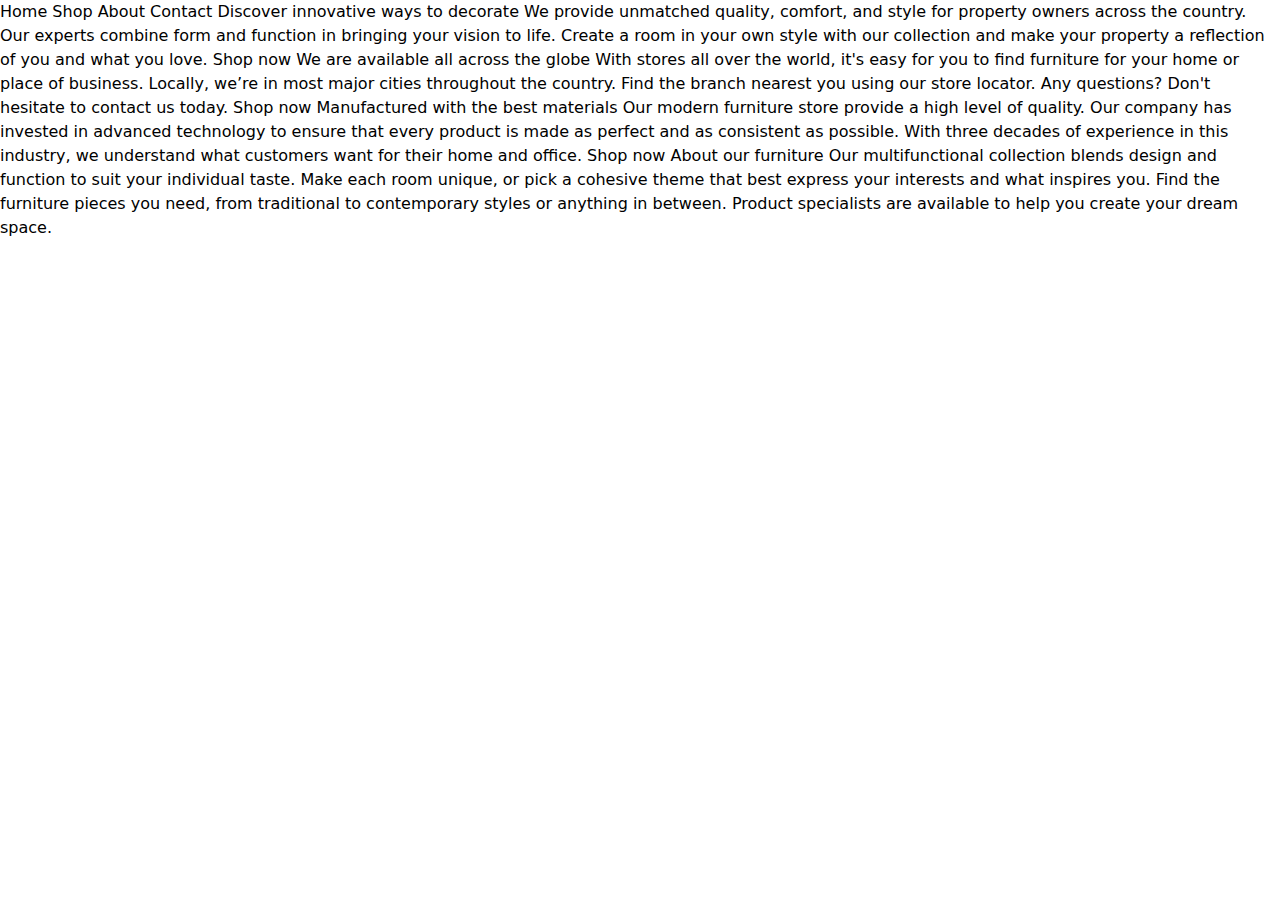
==== src/index.html @ 604b122a "Configured Tailwind" ====
<!DOCTYPE html>
<html lang="en">
  <head>
    <meta charset="UTF-8" />
    <meta name="viewport" content="width=device-width, initial-scale=1.0" />

    <link
      rel="icon"
      type="image/png"
      sizes="32x32"
      href="./images/favicon-32x32.png"
    />
    <link href="./output.css" rel="stylesheet">
    <title>Frontend Mentor | Room homepage</title>
  </head>

  <body>
    Home Shop About Contact Discover innovative ways to decorate We provide
    unmatched quality, comfort, and style for property owners across the
    country. Our experts combine form and function in bringing your vision to
    life. Create a room in your own style with our collection and make your
    property a reflection of you and what you love. Shop now We are available
    all across the globe With stores all over the world, it's easy for you to
    find furniture for your home or place of business. Locally, we’re in most
    major cities throughout the country. Find the branch nearest you using our
    store locator. Any questions? Don't hesitate to contact us today. Shop now
    Manufactured with the best materials Our modern furniture store provide a
    high level of quality. Our company has invested in advanced technology to
    ensure that every product is made as perfect and as consistent as possible.
    With three decades of experience in this industry, we understand what
    customers want for their home and office. Shop now About our furniture Our
    multifunctional collection blends design and function to suit your
    individual taste. Make each room unique, or pick a cohesive theme that best
    express your interests and what inspires you. Find the furniture pieces you
    need, from traditional to contemporary styles or anything in between.
    Product specialists are available to help you create your dream space.
  </body>
</html>
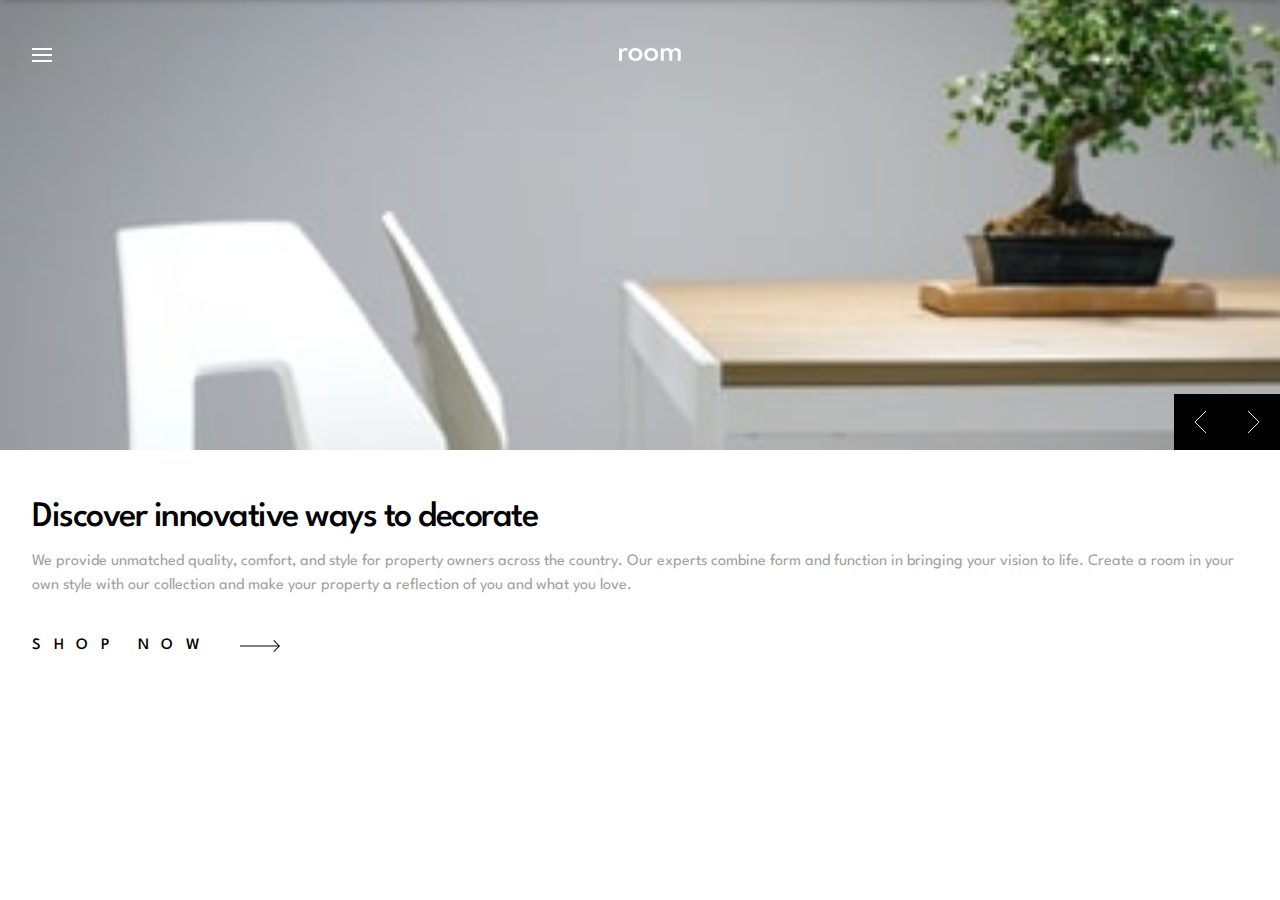
==== commit 144223a2: "hero landing setup for mobile" ====
--- a/src/index.html
+++ b/src/index.html
@@ -3,36 +3,67 @@
   <head>
     <meta charset="UTF-8" />
     <meta name="viewport" content="width=device-width, initial-scale=1.0" />
-
-    <link
-      rel="icon"
-      type="image/png"
-      sizes="32x32"
-      href="./images/favicon-32x32.png"
-    />
-    <link href="./output.css" rel="stylesheet">
-    <title>Frontend Mentor | Room homepage</title>
+    <link rel="icon" type="image/png" sizes="32x32" href="./images/favicon-32x32.png" />
+    <link href="./output.css" rel="stylesheet" />
+    <title>Room homepage</title>
   </head>
 
-  <body>
-    Home Shop About Contact Discover innovative ways to decorate We provide
-    unmatched quality, comfort, and style for property owners across the
-    country. Our experts combine form and function in bringing your vision to
-    life. Create a room in your own style with our collection and make your
-    property a reflection of you and what you love. Shop now We are available
-    all across the globe With stores all over the world, it's easy for you to
-    find furniture for your home or place of business. Locally, we’re in most
-    major cities throughout the country. Find the branch nearest you using our
-    store locator. Any questions? Don't hesitate to contact us today. Shop now
-    Manufactured with the best materials Our modern furniture store provide a
-    high level of quality. Our company has invested in advanced technology to
-    ensure that every product is made as perfect and as consistent as possible.
-    With three decades of experience in this industry, we understand what
-    customers want for their home and office. Shop now About our furniture Our
-    multifunctional collection blends design and function to suit your
-    individual taste. Make each room unique, or pick a cohesive theme that best
-    express your interests and what inspires you. Find the furniture pieces you
-    need, from traditional to contemporary styles or anything in between.
-    Product specialists are available to help you create your dream space.
+  <body class="relative flex flex-col min-h-screen">
+    <!-- Overlay (hidden by default) -->
+    <div id="overlay" class="fixed inset-0 bg-black opacity-40 hidden z-40"></div>
+
+    <!-- Sliding Menu -->
+    <div id="menu" class="fixed top-0 left-0 w-full h-[13vh] bg-white shadow-md transform -translate-y-full transition-transform duration-300 ease-in-out flex items-center z-60 px-6">
+      <div class="flex-grow-[2]">
+        <img id="close-menu" src="../images/icon-close.svg" alt="Close icon" class="cursor-pointer h-3.5 w-auto">
+      </div>
+    
+      <nav class="flex-grow flex justify-end space-x-6 font-primary text-brand-black text-base tracking-[-0.6px] font-medium">
+        <a href="#">home</a>
+        <a href="#">shop</a>
+        <a href="#">about</a>
+        <a href="#">contact</a>
+      </nav>
+    </div>
+
+    <section class="flex-col">
+      <div class="relative bg-[url(../images/mobile-image-hero-1.jpg)] bg-cover bg-center w-full h-[50vh]">
+        <div class="flex flex-row px-8 py-12 justify-start">
+          <img id="menu-button" src="../images/icon-hamburger.svg" alt="Hamburger icon" class="cursor-pointer z-50" />
+          <div class="flex-1 flex justify-center">
+            <img src="../images/logo.svg" alt="Logo" />
+          </div>
+        </div>
+
+        <div class="absolute bottom-0 right-0 flex h-14">
+          <div class="p-5 bg-brand-black flex items-center justify-center cursor-pointer">
+            <img src="../images/icon-angle-left.svg" alt="Arrow pointing to the left" class="w-auto h-5.5">
+          </div>
+          <div class="p-5 bg-brand-black flex items-center justify-center cursor-pointer">
+            <img src="../images/icon-angle-right.svg" alt="Arrow pointing to the right" class="w-auto h-5.5">
+          </div>
+        </div>
+      </div>
+
+      <div class="px-8 py-12">
+        <h1 class="font-primary font-medium text-4xl tracking-[-1.5px] mb-3">
+          Discover innovative ways to decorate
+        </h1>
+        <p class="font-primary font-normal text-base text-dark-gray mb-9">
+          We provide unmatched quality, comfort, and style for property owners
+          across the country. Our experts combine form and function in bringing
+          your vision to life. Create a room in your own style with our
+          collection and make your property a reflection of you and what you
+          love.
+        </p>
+        <div class="flex flex-row justify-start gap-7 align-middle">
+          <p class="font-primary font-medium text-base tracking-[12.5px]">
+            SHOP NOW
+          </p>
+          <img src="../images/icon-arrow.svg" alt="Arrow pointing to the right" class="object-contain" />
+        </div>
+      </div>
+    </section>
+    <script src="../js/menu.js"></script>
   </body>
-</html>
+</html>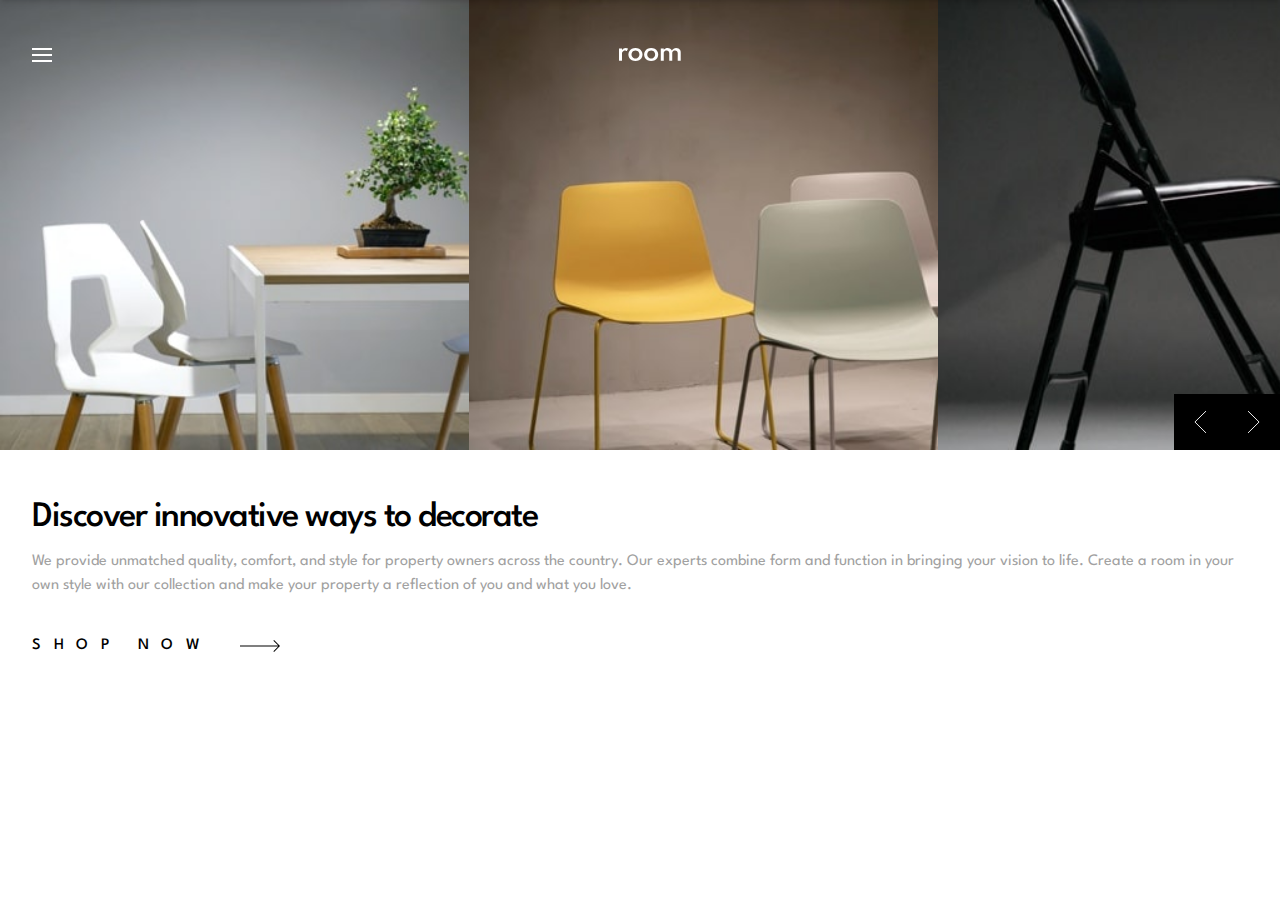
==== commit 4af19ff1: "added slider for mobile images" ====
--- a/src/index.html
+++ b/src/index.html
@@ -3,22 +3,40 @@
   <head>
     <meta charset="UTF-8" />
     <meta name="viewport" content="width=device-width, initial-scale=1.0" />
-    <link rel="icon" type="image/png" sizes="32x32" href="./images/favicon-32x32.png" />
+    <link
+      rel="icon"
+      type="image/png"
+      sizes="32x32"
+      href="./images/favicon-32x32.png"
+    />
     <link href="./output.css" rel="stylesheet" />
     <title>Room homepage</title>
   </head>
 
   <body class="relative flex flex-col min-h-screen">
     <!-- Overlay (hidden by default) -->
-    <div id="overlay" class="fixed inset-0 bg-black opacity-40 hidden z-40"></div>
+    <div
+      id="overlay"
+      class="fixed inset-0 bg-black opacity-40 hidden z-40"
+    ></div>
 
     <!-- Sliding Menu -->
-    <div id="menu" class="fixed top-0 left-0 w-full h-[13vh] bg-white shadow-md transform -translate-y-full transition-transform duration-300 ease-in-out flex items-center z-60 px-6">
+    <div
+      id="menu"
+      class="fixed top-0 left-0 w-full h-[13vh] bg-white shadow-md transform -translate-y-full transition-transform duration-300 ease-in-out flex items-center z-60 px-6"
+    >
       <div class="flex-grow-[2]">
-        <img id="close-menu" src="../images/icon-close.svg" alt="Close icon" class="cursor-pointer h-3.5 w-auto">
+        <img
+          id="close-menu"
+          src="../images/icon-close.svg"
+          alt="Close icon"
+          class="cursor-pointer h-3.5 w-auto"
+        />
       </div>
-    
-      <nav class="flex-grow flex justify-end space-x-6 font-primary text-brand-black text-base tracking-[-0.6px] font-medium">
+
+      <nav
+        class="flex-grow flex justify-end space-x-6 font-primary text-brand-black text-base tracking-[-0.6px] font-medium"
+      >
         <a href="#">home</a>
         <a href="#">shop</a>
         <a href="#">about</a>
@@ -27,20 +45,60 @@
     </div>
 
     <section class="flex-col">
-      <div class="relative bg-[url(../images/mobile-image-hero-1.jpg)] bg-cover bg-center w-full h-[50vh]">
-        <div class="flex flex-row px-8 py-12 justify-start">
-          <img id="menu-button" src="../images/icon-hamburger.svg" alt="Hamburger icon" class="cursor-pointer z-50" />
+      <div class="relative w-full h-[50vh] overflow-hidden">
+        <!-- Slider container -->
+        <div
+          id="slider"
+          class="flex w-full h-full transition-transform duration-500 ease-in-out"
+        >
+          <img
+            src="../images/mobile-image-hero-1.jpg"
+            class="w-full h-full object-cover"
+          />
+          <img
+            src="../images/mobile-image-hero-2.jpg"
+            class="w-full h-full object-cover"
+          />
+          <img
+            src="../images/mobile-image-hero-3.jpg"
+            class="w-full h-full object-cover"
+          />
+        </div>
+
+        <!-- Navbar -->
+        <div
+          class="absolute top-0 left-0 w-full flex flex-row px-8 py-12 justify-start"
+        >
+          <img
+            id="menu-button"
+            src="../images/icon-hamburger.svg"
+            alt="Hamburger icon"
+            class="cursor-pointer z-50"
+          />
           <div class="flex-1 flex justify-center">
             <img src="../images/logo.svg" alt="Logo" />
           </div>
         </div>
 
+        <!-- Arrows for navigation -->
         <div class="absolute bottom-0 right-0 flex h-14">
-          <div class="p-5 bg-brand-black flex items-center justify-center cursor-pointer">
-            <img src="../images/icon-angle-left.svg" alt="Arrow pointing to the left" class="w-auto h-5.5">
+          <div
+            class="p-5 bg-brand-black flex items-center justify-center cursor-pointer left-arrow"
+          >
+            <img
+              src="../images/icon-angle-left.svg"
+              alt="Arrow left"
+              class="w-auto h-5.5"
+            />
           </div>
-          <div class="p-5 bg-brand-black flex items-center justify-center cursor-pointer">
-            <img src="../images/icon-angle-right.svg" alt="Arrow pointing to the right" class="w-auto h-5.5">
+          <div
+            class="p-5 bg-brand-black flex items-center justify-center cursor-pointer right-arrow"
+          >
+            <img
+              src="../images/icon-angle-right.svg"
+              alt="Arrow right"
+              class="w-auto h-5.5"
+            />
           </div>
         </div>
       </div>
@@ -60,10 +118,15 @@
           <p class="font-primary font-medium text-base tracking-[12.5px]">
             SHOP NOW
           </p>
-          <img src="../images/icon-arrow.svg" alt="Arrow pointing to the right" class="object-contain" />
+          <img
+            src="../images/icon-arrow.svg"
+            alt="Arrow pointing to the right"
+            class="object-contain"
+          />
         </div>
       </div>
     </section>
     <script src="../js/menu.js"></script>
+    <script src="../js/hero_catalog.js"></script>
   </body>
-</html>+</html>
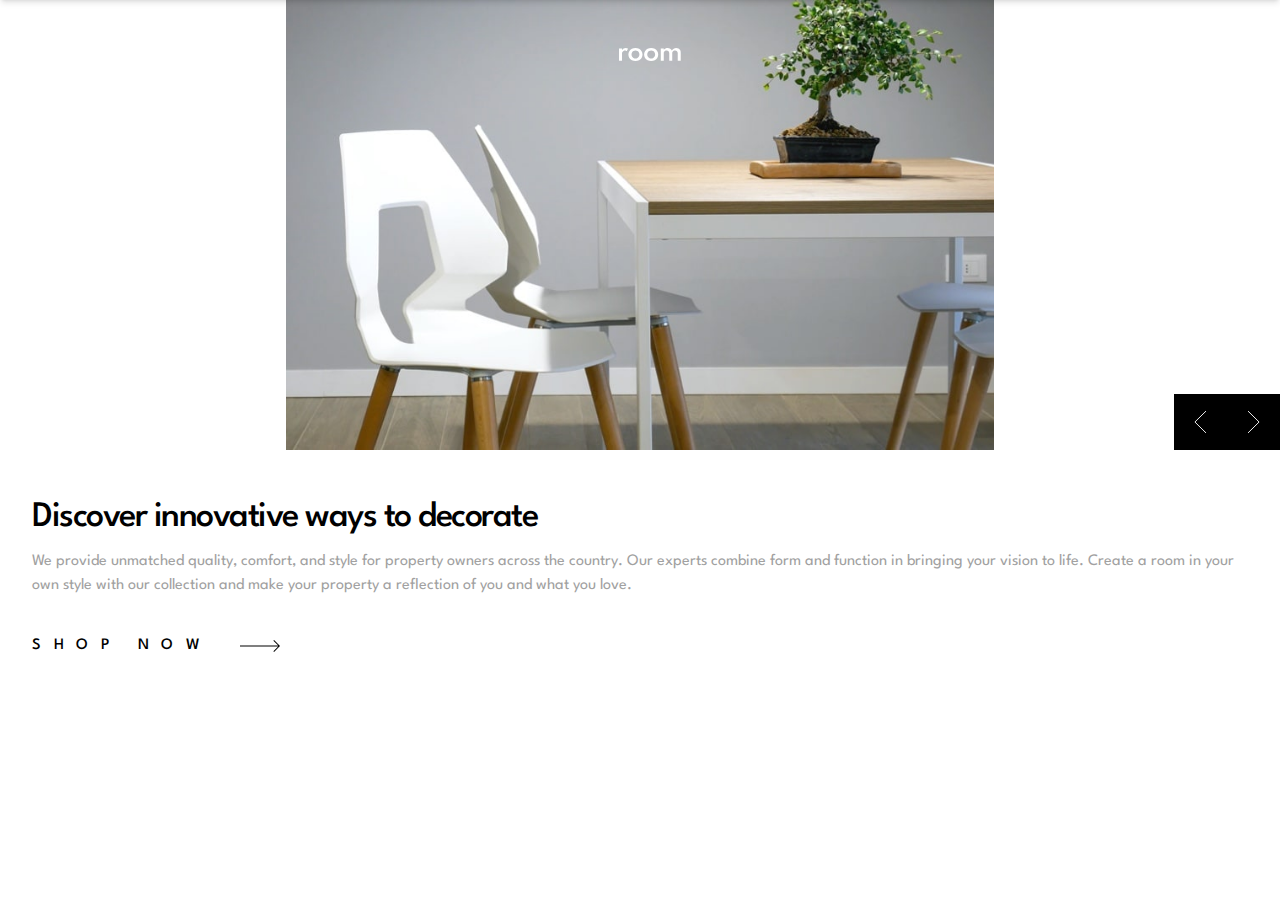
==== commit 1f41fe0d: "added slider for desktop images" ====
--- a/src/index.html
+++ b/src/index.html
@@ -51,18 +51,55 @@
           id="slider"
           class="flex w-full h-full transition-transform duration-500 ease-in-out"
         >
-          <img
-            src="../images/mobile-image-hero-1.jpg"
-            class="w-full h-full object-cover"
-          />
-          <img
-            src="../images/mobile-image-hero-2.jpg"
-            class="w-full h-full object-cover"
-          />
-          <img
-            src="../images/mobile-image-hero-3.jpg"
-            class="w-full h-full object-cover"
-          />
+          <!-- Mobile and Desktop images with picture element for responsive images -->
+          <div class="image-slide flex-shrink-0">
+            <picture>
+              <source
+                media="(max-width: 1024px)"
+                srcset="../images/mobile-image-hero-1.jpg"
+              />
+              <source
+                media="(min-width: 1025px)"
+                srcset="../images/desktop-image-hero-1.jpg"
+              />
+              <img
+                src="../images/mobile-image-hero-1.jpg"
+                class="w-full h-full object-cover"
+              />
+            </picture>
+          </div>
+          <div class="image-slide flex-shrink-0">
+            <picture>
+              <source
+                media="(max-width: 1024px)"
+                srcset="../images/mobile-image-hero-2.jpg"
+              />
+              <source
+                media="(min-width: 1025px)"
+                srcset="../images/desktop-image-hero-2.jpg"
+              />
+              <img
+                src="../images/mobile-image-hero-2.jpg"
+                class="w-full h-full object-cover"
+              />
+            </picture>
+          </div>
+          <div class="image-slide flex-shrink-0">
+            <picture>
+              <source
+                media="(max-width: 1024px)"
+                srcset="../images/mobile-image-hero-3.jpg"
+              />
+              <source
+                media="(min-width: 1025px)"
+                srcset="../images/desktop-image-hero-3.jpg"
+              />
+              <img
+                src="../images/mobile-image-hero-3.jpg"
+                class="w-full h-full object-cover"
+              />
+            </picture>
+          </div>
         </div>
 
         <!-- Navbar -->
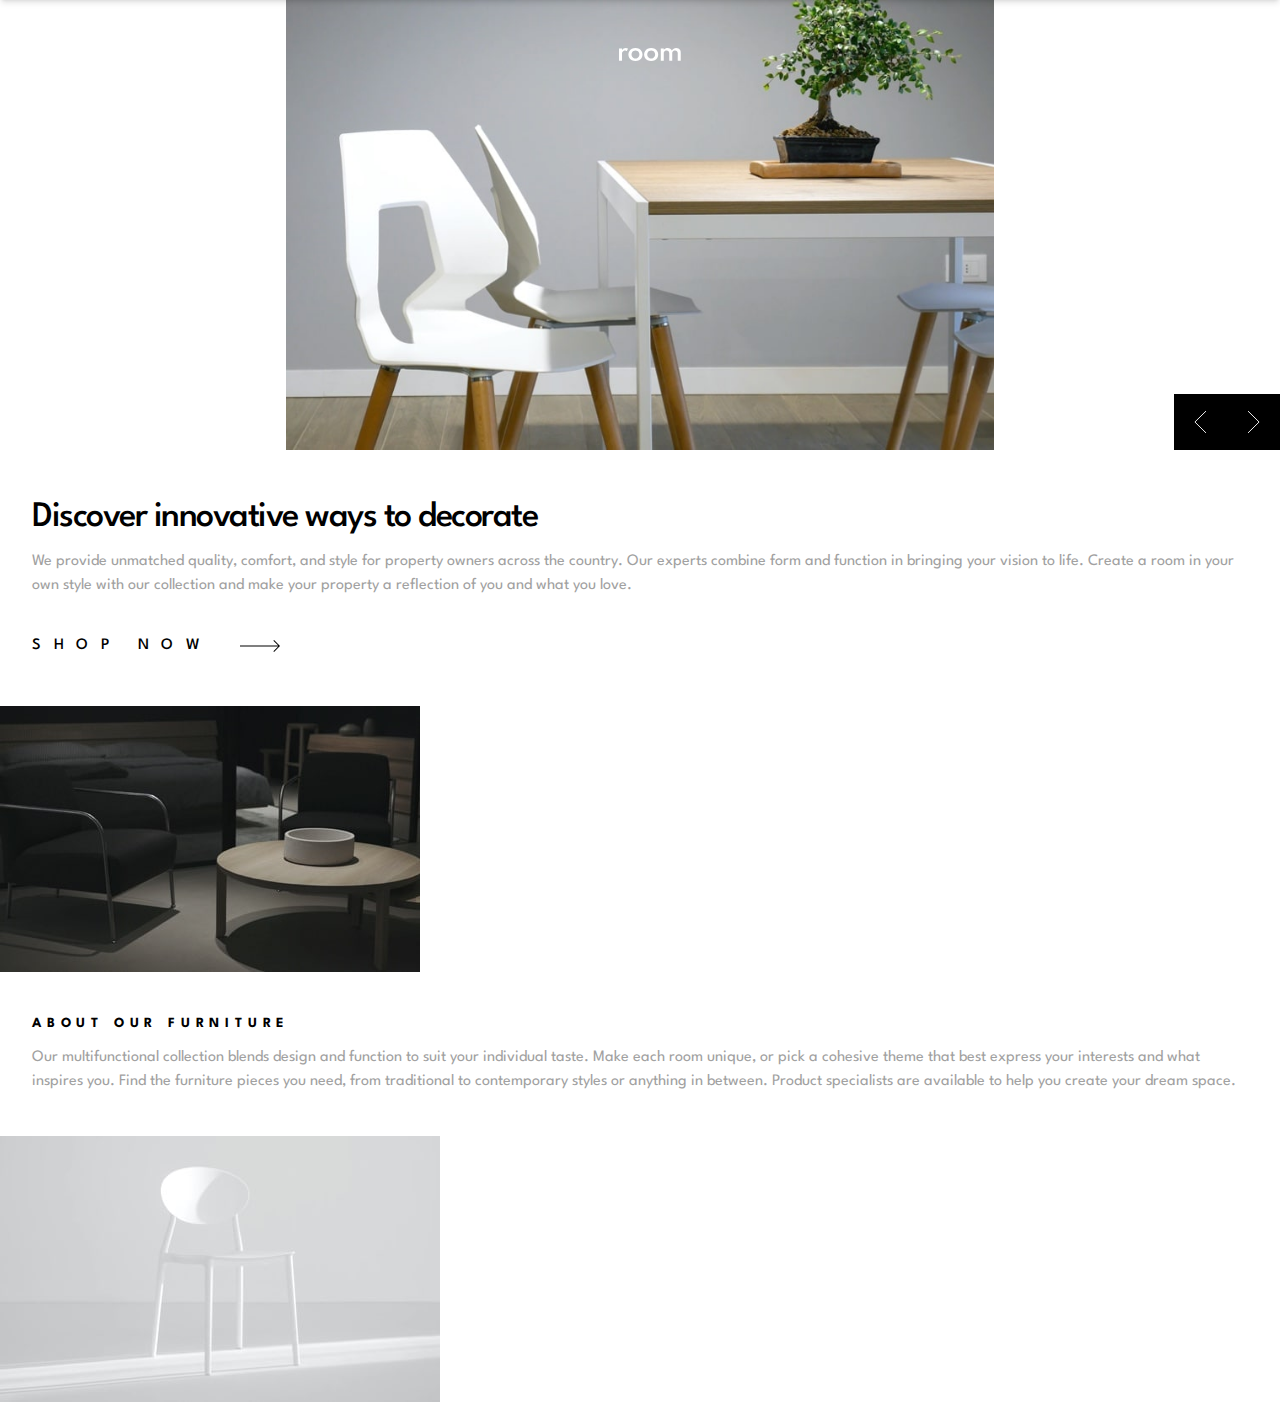
==== commit d632403a: "finished mobile view" ====
--- a/src/index.html
+++ b/src/index.html
@@ -163,6 +163,28 @@
         </div>
       </div>
     </section>
+    <picture>
+      <img src="../images/image-about-dark.jpg" alt="" />
+    </picture>
+    <div class="px-8 py-10.5">
+      <h2 class="font-primary font-bold text-sm tracking-[5.8px] mb-3">
+        ABOUT OUR FURNITURE
+      </h2>
+      <p class="font-primary font-normal text-dark-gray text-base/normal">
+        Our multifunctional collection blends design and function to suit your
+        individual taste. Make each room unique, or pick a cohesive theme that
+        best express your interests and what inspires you. Find the furniture
+        pieces you need, from traditional to contemporary styles or anything in
+        between. Product specialists are available to help you create your dream
+        space.
+      </p>
+    </div>
+    <picture>
+      <img src="../images/image-about-light.jpg" alt="" />
+    </picture>
+    <section>
+      <img src="" alt="" />
+    </section>
     <script src="../js/menu.js"></script>
     <script src="../js/hero_catalog.js"></script>
   </body>
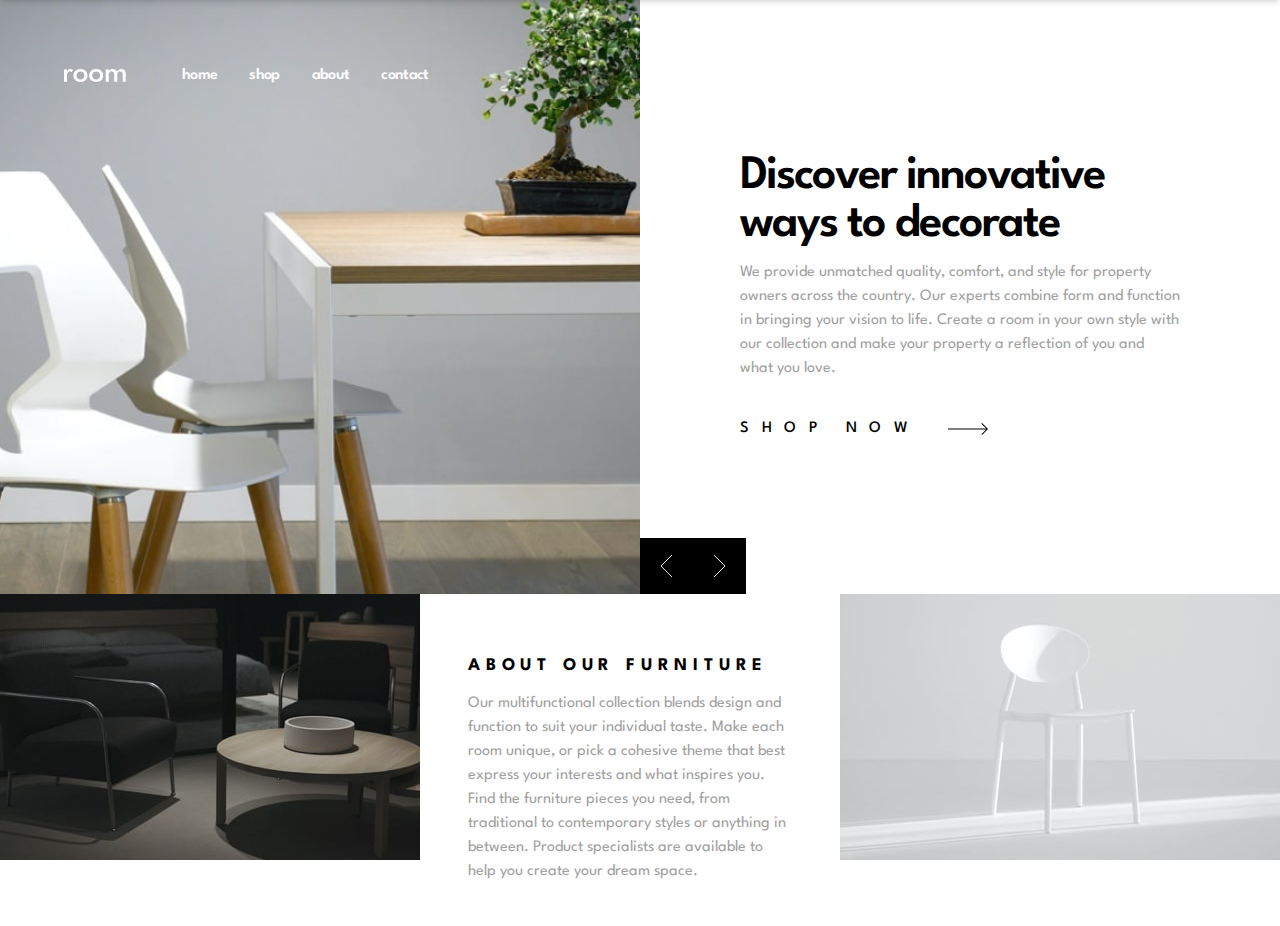
==== commit 4e1c5b0f: "completed rest of the responsive design" ====
--- a/src/index.html
+++ b/src/index.html
@@ -33,7 +33,6 @@
           class="cursor-pointer h-3.5 w-auto"
         />
       </div>
-
       <nav
         class="flex-grow flex justify-end space-x-6 font-primary text-brand-black text-base tracking-[-0.6px] font-medium"
       >
@@ -44,22 +43,24 @@
       </nav>
     </div>
 
-    <section class="flex-col">
-      <div class="relative w-full h-[50vh] overflow-hidden">
-        <!-- Slider container -->
+    <!-- Hero Section -->
+    <section class="flex flex-col md:flex-row w-full md:h-[66vh]">
+      <!-- Image Slider -->
+      <div
+        class="relative flex-shrink-0 w-full md:w-1/2 h-[50vh] md:h-full overflow-hidden"
+      >
         <div
           id="slider"
-          class="flex w-full h-full transition-transform duration-500 ease-in-out"
+          class="flex transition-transform duration-500 ease-in-out w-full h-full"
         >
-          <!-- Mobile and Desktop images with picture element for responsive images -->
-          <div class="image-slide flex-shrink-0">
+          <div class="image-slide flex-shrink-0 w-full h-full">
             <picture>
               <source
-                media="(max-width: 1024px)"
+                media="(max-width: 767px)"
                 srcset="../images/mobile-image-hero-1.jpg"
               />
               <source
-                media="(min-width: 1025px)"
+                media="(min-width: 768px)"
                 srcset="../images/desktop-image-hero-1.jpg"
               />
               <img
@@ -68,14 +69,14 @@
               />
             </picture>
           </div>
-          <div class="image-slide flex-shrink-0">
+          <div class="image-slide flex-shrink-0 w-full h-full">
             <picture>
               <source
-                media="(max-width: 1024px)"
+                media="(max-width: 767px)"
                 srcset="../images/mobile-image-hero-2.jpg"
               />
               <source
-                media="(min-width: 1025px)"
+                media="(min-width: 768px)"
                 srcset="../images/desktop-image-hero-2.jpg"
               />
               <img
@@ -84,14 +85,14 @@
               />
             </picture>
           </div>
-          <div class="image-slide flex-shrink-0">
+          <div class="image-slide flex-shrink-0 w-full h-full">
             <picture>
               <source
-                media="(max-width: 1024px)"
+                media="(max-width: 767px)"
                 srcset="../images/mobile-image-hero-3.jpg"
               />
               <source
-                media="(min-width: 1025px)"
+                media="(min-width: 768px)"
                 srcset="../images/desktop-image-hero-3.jpg"
               />
               <img
@@ -103,22 +104,30 @@
         </div>
 
         <!-- Navbar -->
-        <div
-          class="absolute top-0 left-0 w-full flex flex-row px-8 py-12 justify-start"
-        >
+        <div class="absolute top-0 left-0 w-full flex flex-row px-8 py-12 md:px-16 md:py-16">
           <img
             id="menu-button"
             src="../images/icon-hamburger.svg"
             alt="Hamburger icon"
-            class="cursor-pointer z-50"
+            class="cursor-pointer z-50 md:hidden absolute left-8 top-12"
           />
-          <div class="flex-1 flex justify-center">
-            <img src="../images/logo.svg" alt="Logo" />
-          </div>
-        </div>
-
-        <!-- Arrows for navigation -->
-        <div class="absolute bottom-0 right-0 flex h-14">
+          
+          <div class="flex flex-row items-center justify-center w-full md:justify-start">
+            <div class="flex">
+              <img src="../images/logo.svg" alt="Logo" />
+            </div>
+            
+            <div class="hidden md:flex flex-row gap-8 font-primary text-brand-white ml-14">
+              <p class="nav-item">home</p>
+              <p class="nav-item">shop</p>
+              <p class="nav-item">about</p>
+              <p class="nav-item">contact</p>
+            </div>
+          </div>
+        </div>
+
+        <!-- Arrows for navigation (Bottom Right of Image) -->
+        <div class="absolute bottom-0 right-0 flex md:hidden h-14">
           <div
             class="p-5 bg-brand-black flex items-center justify-center cursor-pointer left-arrow"
           >
@@ -140,51 +149,86 @@
         </div>
       </div>
 
-      <div class="px-8 py-12">
-        <h1 class="font-primary font-medium text-4xl tracking-[-1.5px] mb-3">
-          Discover innovative ways to decorate
-        </h1>
-        <p class="font-primary font-normal text-base text-dark-gray mb-9">
-          We provide unmatched quality, comfort, and style for property owners
-          across the country. Our experts combine form and function in bringing
-          your vision to life. Create a room in your own style with our
-          collection and make your property a reflection of you and what you
-          love.
+      <!-- Text Section -->
+      <div
+        class="flex-1 px-8 py-12 md:px-[100px] md:py-16 relative flex flex-col justify-center"
+      >
+        <div class="max-w-[450px] mx-auto w-full">
+          <h1
+            class="font-primary font-medium md:font-semibold text-4xl md:text-5xl tracking-[-1.5px] md:tracking-[-2px] mb-3"
+          >
+            Discover innovative ways to decorate
+          </h1>
+          <p class="font-primary font-normal text-base text-dark-gray mb-9">
+            We provide unmatched quality, comfort, and style for property owners
+            across the country. Our experts combine form and function in
+            bringing your vision to life. Create a room in your own style with
+            our collection and make your property a reflection of you and what
+            you love.
+          </p>
+          <div
+            class="flex flex-row justify-start gap-7 align-middle transition-opacity ease-in hover:opacity-25"
+          >
+            <p
+              class="font-primary font-medium text-base tracking-[12.5px] cursor-pointer"
+            >
+              SHOP NOW
+            </p>
+            <img
+              src="../images/icon-arrow.svg"
+              alt="Arrow pointing to the right"
+              class="object-contain"
+            />
+          </div>
+        </div>
+
+        <!-- Arrows for navigation (Bottom Left of Text Section) -->
+        <div class="absolute bottom-0 left-0 hidden md:flex h-14">
+          <div
+            class="p-5 bg-brand-black flex items-center justify-center cursor-pointer left-arrow transition-opacity ease-in hover:opacity-60"
+          >
+            <img
+              src="../images/icon-angle-left.svg"
+              alt="Arrow left"
+              class="w-auto h-5.5"
+            />
+          </div>
+          <div
+            class="p-5 bg-brand-black flex items-center justify-center cursor-pointer right-arrow transition-opacity ease-in hover:opacity-60"
+          >
+            <img
+              src="../images/icon-angle-right.svg"
+              alt="Arrow right"
+              class="w-auto h-5.5"
+            />
+          </div>
+        </div>
+      </div>
+    </section>
+    <section class="flex flex-col md:flex-row">
+      <picture class="flex-shrink-0">
+        <img src="../images/image-about-dark.jpg" alt="" />
+      </picture>
+      <div class="px-8 md:px-12 py-10.5">
+        <h2
+          class="font-primary font-bold text-sm md:text-lg tracking-[5.8px] mb-3 md:mt-4"
+        >
+          ABOUT OUR FURNITURE
+        </h2>
+        <p class="font-primary font-normal text-dark-gray text-base/normal">
+          Our multifunctional collection blends design and function to suit your
+          individual taste. Make each room unique, or pick a cohesive theme that
+          best express your interests and what inspires you. Find the furniture
+          pieces you need, from traditional to contemporary styles or anything
+          in between. Product specialists are available to help you create your
+          dream space.
         </p>
-        <div class="flex flex-row justify-start gap-7 align-middle">
-          <p class="font-primary font-medium text-base tracking-[12.5px]">
-            SHOP NOW
-          </p>
-          <img
-            src="../images/icon-arrow.svg"
-            alt="Arrow pointing to the right"
-            class="object-contain"
-          />
-        </div>
-      </div>
+      </div>
+      <picture class="flex-shrink-0">
+        <img src="../images/image-about-light.jpg" alt="" />
+      </picture>
     </section>
-    <picture>
-      <img src="../images/image-about-dark.jpg" alt="" />
-    </picture>
-    <div class="px-8 py-10.5">
-      <h2 class="font-primary font-bold text-sm tracking-[5.8px] mb-3">
-        ABOUT OUR FURNITURE
-      </h2>
-      <p class="font-primary font-normal text-dark-gray text-base/normal">
-        Our multifunctional collection blends design and function to suit your
-        individual taste. Make each room unique, or pick a cohesive theme that
-        best express your interests and what inspires you. Find the furniture
-        pieces you need, from traditional to contemporary styles or anything in
-        between. Product specialists are available to help you create your dream
-        space.
-      </p>
-    </div>
-    <picture>
-      <img src="../images/image-about-light.jpg" alt="" />
-    </picture>
-    <section>
-      <img src="" alt="" />
-    </section>
+
     <script src="../js/menu.js"></script>
     <script src="../js/hero_catalog.js"></script>
   </body>
